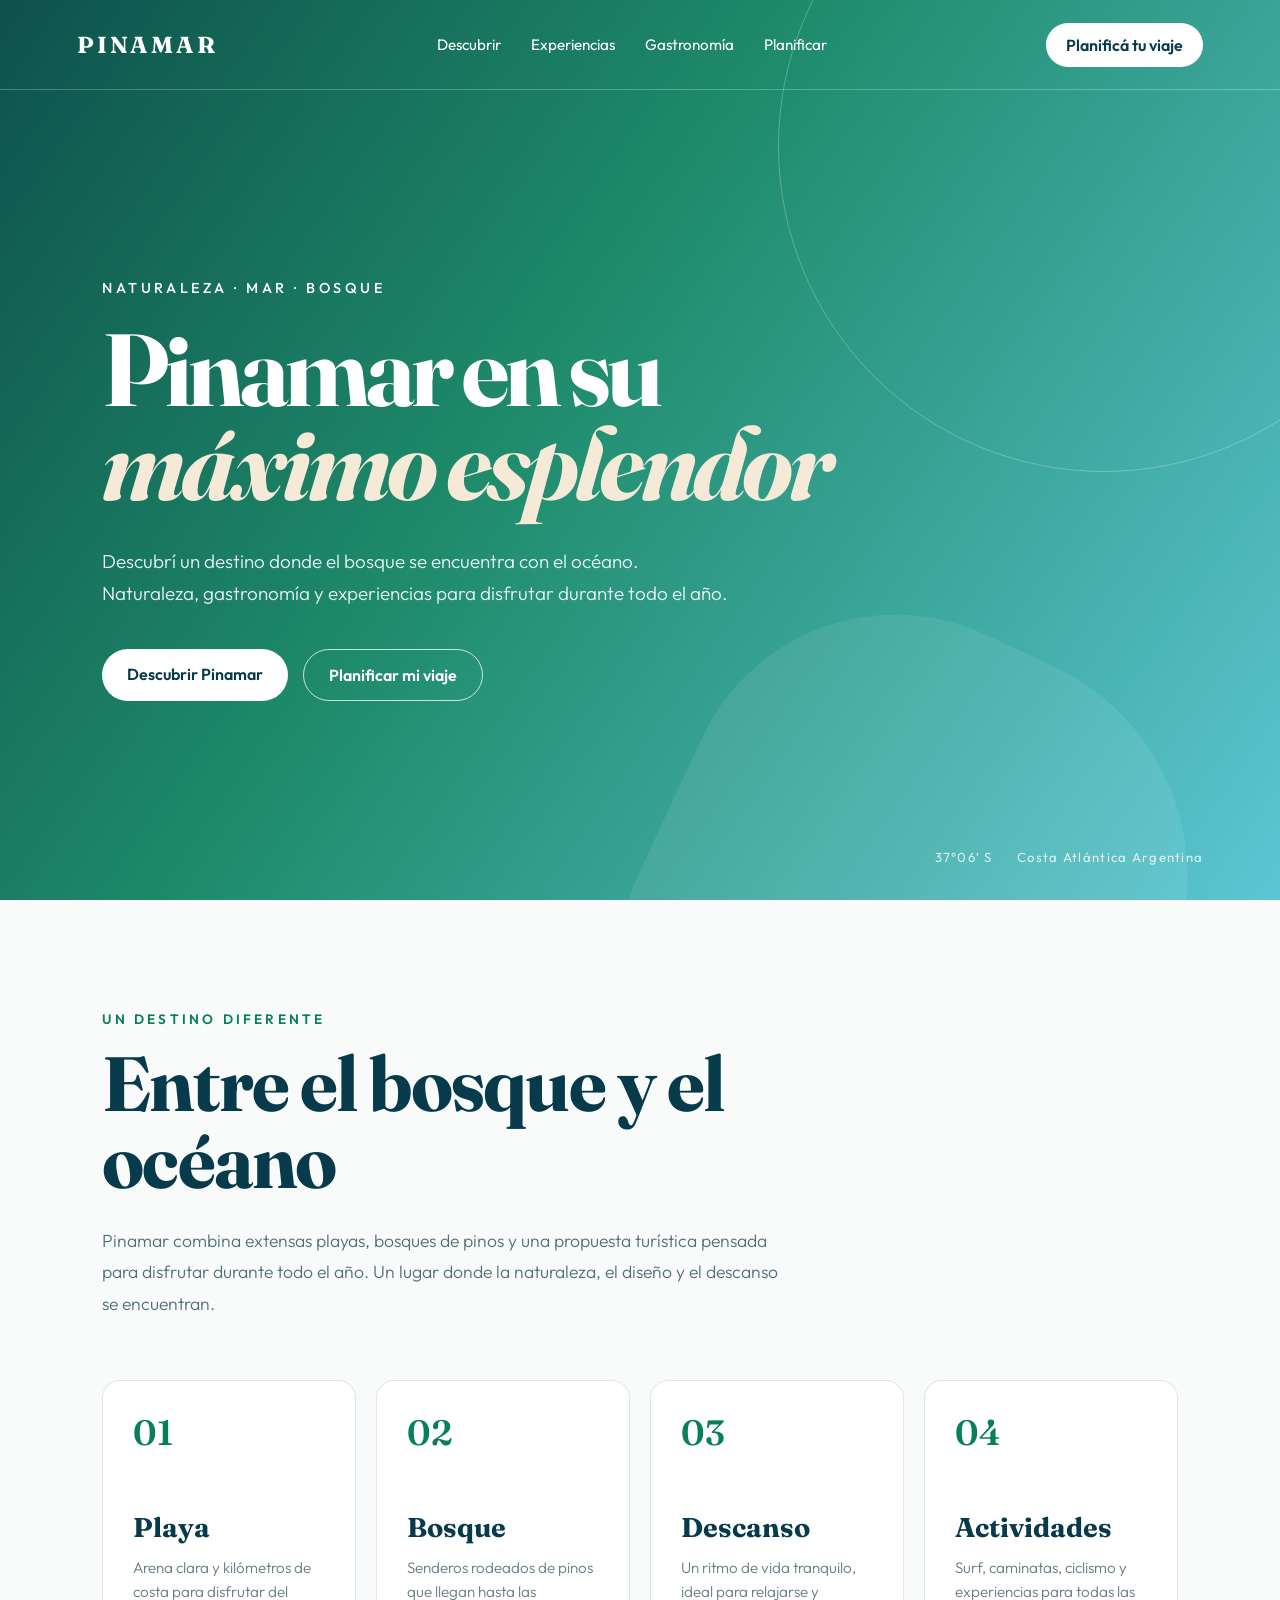
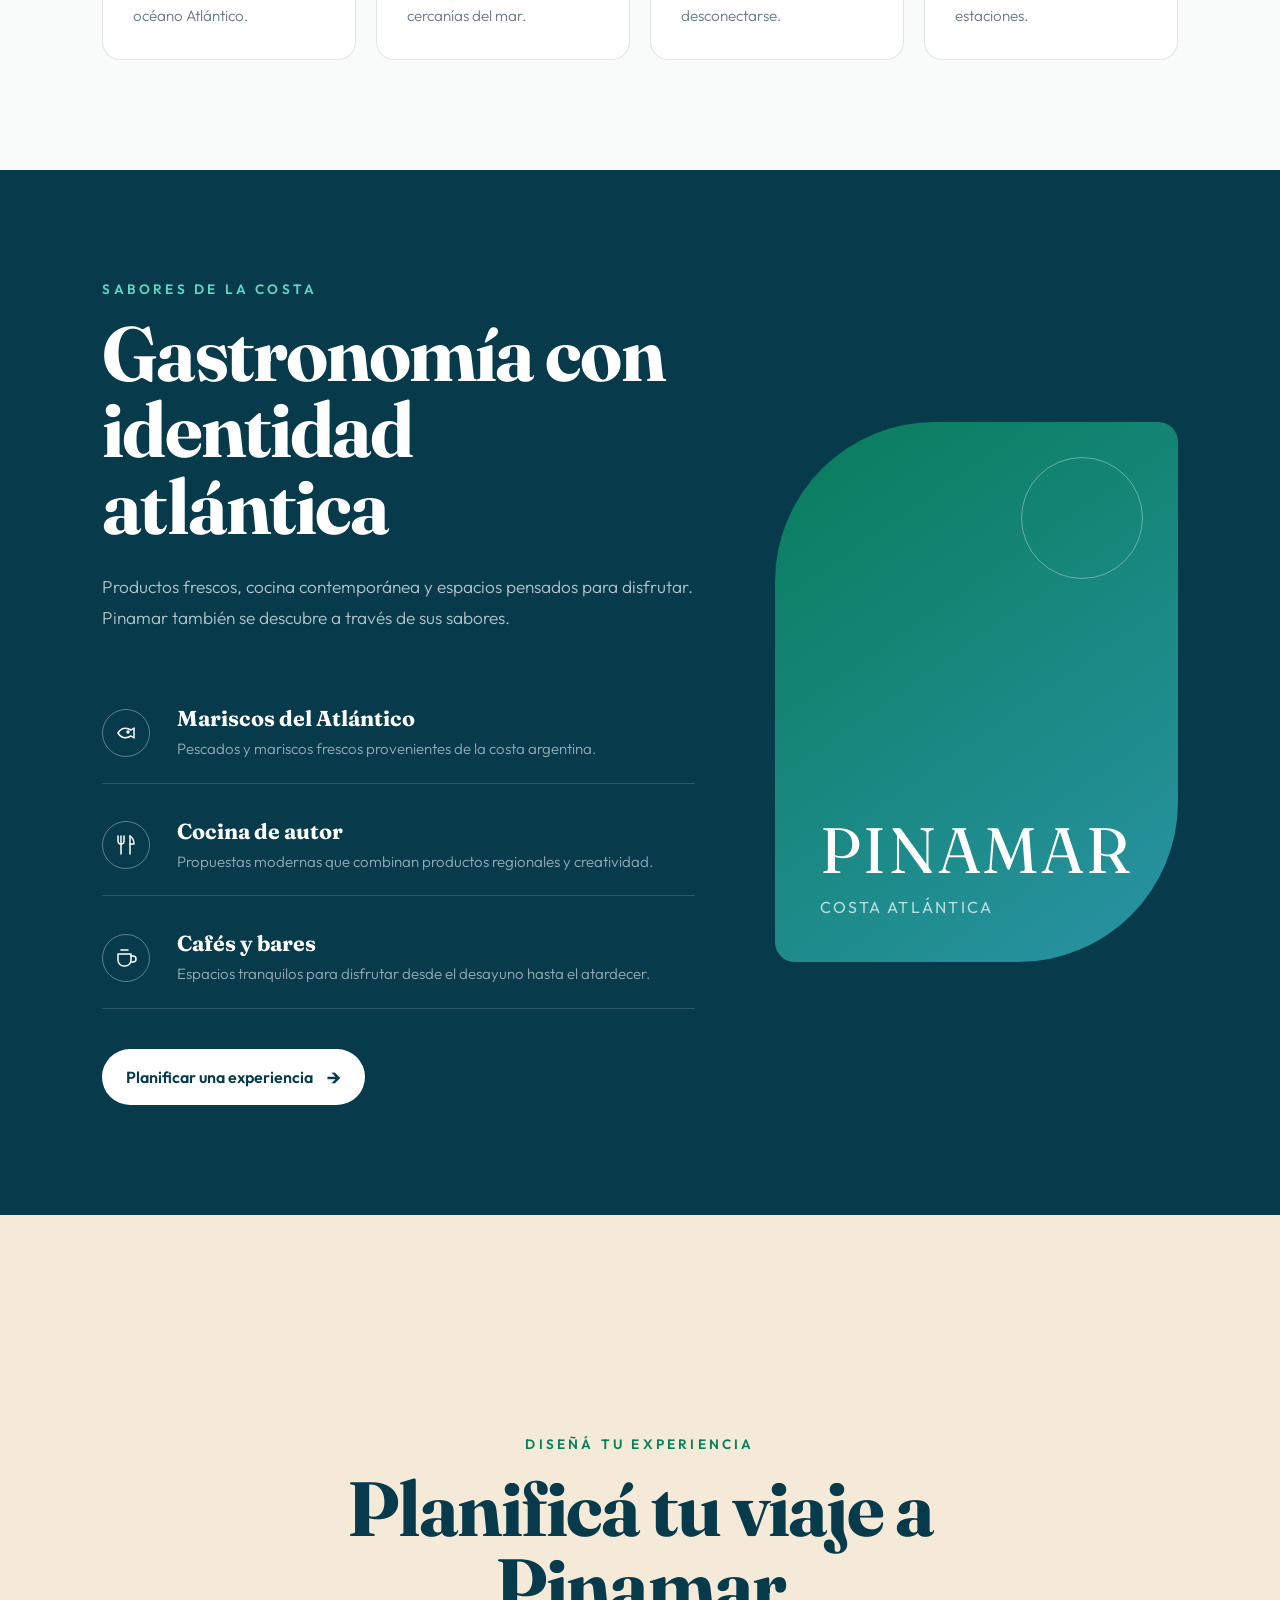
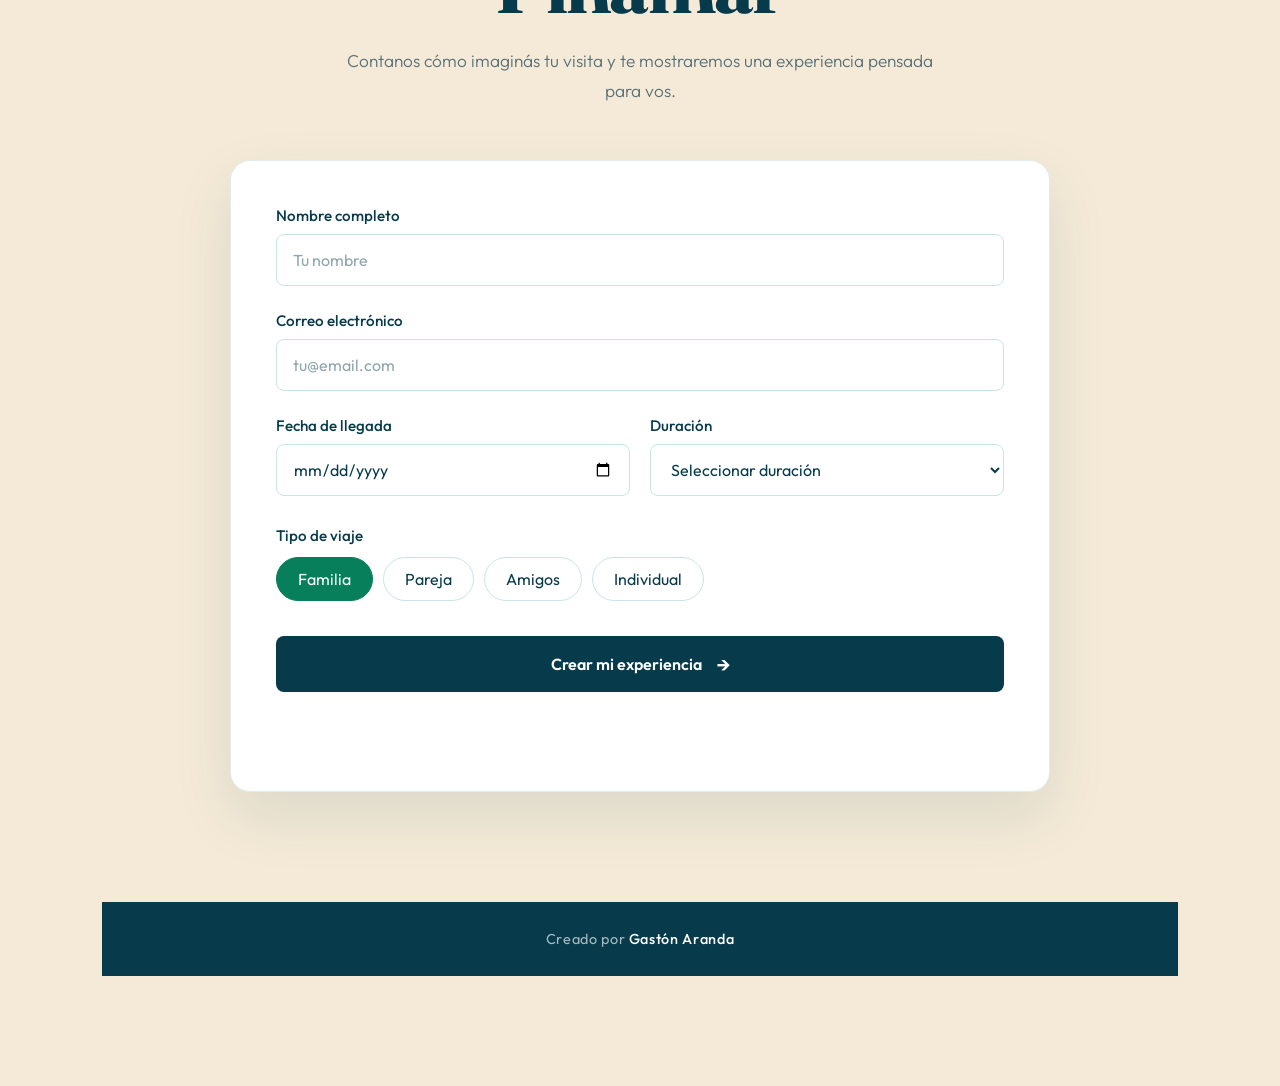
==== proyectos/pinamar-turismo/index.html @ 98fcd547 "Add files via upload Agregar proyecto Pinamar Turismo" ====
<!DOCTYPE html>
<html lang="es">
<head>
    <meta charset="UTF-8">
    <meta name="viewport" content="width=device-width, initial-scale=1.0">

    <title>Pinamar en su máximo esplendor</title>

    <link rel="stylesheet" href="estilos.css">
</head>

<body>

    <header class="encabezado">
        <a href="#" class="marca">PINAMAR</a>

        <nav class="navegacion">
            <a href="#descubrir">Descubrir</a>
            <a href="#experiencias">Experiencias</a>
            <a href="#gastronomia">Gastronomía</a>
            <a href="#planificar">Planificar</a>
        </nav>

        <a href="#planificar" class="boton-menu">
            Planificá tu viaje
        </a>
    </header>

    <main>

        <section class="portada">

            <div class="contenido-portada">
                <p class="etiqueta">Naturaleza · Mar · Bosque</p>

                <h1>
                    Pinamar en su
                    <span>máximo esplendor</span>
                </h1>

                <p class="descripcion-portada">
                    Descubrí un destino donde el bosque se encuentra con el
                    océano. Naturaleza, gastronomía y experiencias para disfrutar
                    durante todo el año.
                </p>

                <div class="acciones-portada">
                    <a href="#descubrir" class="boton-principal">
                        Descubrir Pinamar
                    </a>

                    <a href="#planificar" class="boton-secundario">
                        Planificar mi viaje
                    </a>
                </div>
            </div>

            <div class="detalle-portada">
                <span>37°06′ S</span>
                <span>Costa Atlántica Argentina</span>
            </div>

        </section>
                <section class="descubrir" id="descubrir">

            <div class="encabezado-seccion">
                <p class="subtitulo-seccion">Un destino diferente</p>

                <h2>Entre el bosque y el océano</h2>

                <p>
                    Pinamar combina extensas playas, bosques de pinos y una
                    propuesta turística pensada para disfrutar durante todo el año.
                    Un lugar donde la naturaleza, el diseño y el descanso se
                    encuentran.
                </p>
            </div>

            <div class="tarjetas-experiencias">

                <article class="tarjeta">
                    <span class="numero-tarjeta">01</span>
                    <h3>Playa</h3>
                    <p>
                        Arena clara y kilómetros de costa para disfrutar del
                        océano Atlántico.
                    </p>
                </article>

                <article class="tarjeta">
                    <span class="numero-tarjeta">02</span>
                    <h3>Bosque</h3>
                    <p>
                        Senderos rodeados de pinos que llegan hasta las cercanías
                        del mar.
                    </p>
                </article>

                <article class="tarjeta">
                    <span class="numero-tarjeta">03</span>
                    <h3>Descanso</h3>
                    <p>
                        Un ritmo de vida tranquilo, ideal para relajarse y
                        desconectarse.
                    </p>
                </article>

                <article class="tarjeta">
                    <span class="numero-tarjeta">04</span>
                    <h3>Actividades</h3>
                    <p>
                        Surf, caminatas, ciclismo y experiencias para todas las
                        estaciones.
                    </p>
                </article>

            </div>

        </section>

    </main>

    <script src="script.js"></script>
</body>
</html>
        <section class="gastronomia" id="gastronomia">

            <div class="contenido-gastronomia">

                <p class="subtitulo-gastronomia">Sabores de la costa</p>

                <h2>Gastronomía con identidad atlántica</h2>

                <p class="introduccion-gastronomia">
                    Productos frescos, cocina contemporánea y espacios pensados
                    para disfrutar. Pinamar también se descubre a través de sus
                    sabores.
                </p>

                <div class="lista-gastronomia">

                    <article class="item-gastronomia">
                        <span class="icono-gastronomia">
                            <svg viewBox="0 0 24 24">
                                <path d="M4 12c3-5 8-6 13-3l3-2v10l-3-2c-5 3-10 2-13-3Z"></path>
                                <circle cx="14" cy="11" r="1"></circle>
                            </svg>
                        </span>

                        <div>
                            <h3>Mariscos del Atlántico</h3>
                            <p>
                                Pescados y mariscos frescos provenientes de la
                                costa argentina.
                            </p>
                        </div>
                    </article>

                    <article class="item-gastronomia">
                        <span class="icono-gastronomia">
                            <svg viewBox="0 0 24 24">
                                <path d="M7 3v8"></path>
                                <path d="M4 3v5c0 2 1 3 3 3s3-1 3-3V3"></path>
                                <path d="M7 11v10"></path>
                                <path d="M16 3v18"></path>
                                <path d="M16 3c3 2 4 5 4 8h-4"></path>
                            </svg>
                        </span>

                        <div>
                            <h3>Cocina de autor</h3>
                            <p>
                                Propuestas modernas que combinan productos
                                regionales y creatividad.
                            </p>
                        </div>
                    </article>

                    <article class="item-gastronomia">
                        <span class="icono-gastronomia">
                            <svg viewBox="0 0 24 24">
                                <path d="M4 8h13v6a6 6 0 0 1-6 6H10a6 6 0 0 1-6-6V8Z"></path>
                                <path d="M17 10h2a3 3 0 0 1 0 6h-2"></path>
                                <path d="M7 4h7"></path>
                            </svg>
                        </span>

                        <div>
                            <h3>Cafés y bares</h3>
                            <p>
                                Espacios tranquilos para disfrutar desde el
                                desayuno hasta el atardecer.
                            </p>
                        </div>
                    </article>

                </div>

                <a href="#planificar" class="boton-gastronomia">
                    Planificar una experiencia
                    <span>→</span>
                </a>

            </div>

            <div class="decoracion-gastronomia">
                <span>PINAMAR</span>
                <p>Costa Atlántica</p>
            </div>

        </section>

        <section class="planificar" id="planificar">
            <!-- Aquí queda todo el código del formulario -->
        <section class="planificar" id="planificar">

            <div class="encabezado-formulario">
                <p class="subtitulo-seccion">Diseñá tu experiencia</p>

                <h2>Planificá tu viaje a Pinamar</h2>

                <p>
                    Contanos cómo imaginás tu visita y te mostraremos una
                    experiencia pensada para vos.
                </p>
            </div>

            <form class="formulario-viaje">

                <div class="grupo-campo">
                    <label for="nombre">Nombre completo</label>
                    <input
                        type="text"
                        id="nombre"
                        name="nombre"
                        placeholder="Tu nombre"
                        required
                    >
                </div>

                <div class="grupo-campo">
                    <label for="correo">Correo electrónico</label>
                    <input
                        type="email"
                        id="correo"
                        name="correo"
                        placeholder="tu@email.com"
                        required
                    >
                </div>

                <div class="fila-formulario">

                    <div class="grupo-campo">
                        <label for="fecha">Fecha de llegada</label>
                        <input
                            type="date"
                            id="fecha"
                            name="fecha"
                            required
                        >
                    </div>

                    <div class="grupo-campo">
                        <label for="duracion">Duración</label>

                        <select id="duracion" name="duracion">
                            <option value="">Seleccionar duración</option>
                            <option value="fin-semana">Fin de semana</option>
                            <option value="cinco-dias">5 días</option>
                            <option value="una-semana">Una semana</option>
                            <option value="mas-semana">Más de una semana</option>
                        </select>
                    </div>

                </div>

                <fieldset class="grupo-tipo-viaje">
                    <legend>Tipo de viaje</legend>

                    <div class="opciones-viaje">

                        <label>
                            <input
                                type="radio"
                                name="tipo-viaje"
                                value="familia"
                                checked
                            >
                            <span>Familia</span>
                        </label>

                        <label>
                            <input
                                type="radio"
                                name="tipo-viaje"
                                value="pareja"
                            >
                            <span>Pareja</span>
                        </label>

                        <label>
                            <input
                                type="radio"
                                name="tipo-viaje"
                                value="amigos"
                            >
                            <span>Amigos</span>
                        </label>

                        <label>
                            <input
                                type="radio"
                                name="tipo-viaje"
                                value="individual"
                            >
                            <span>Individual</span>
                        </label>

                    </div>
                </fieldset>

                <button type="submit" class="boton-formulario">
                    Crear mi experiencia
                    <span>→</span>
                </button>

            </form>

        </section>
            </main>
               <footer class="firma-personal">
    <p>Creado por <strong>Gastón Aranda</strong></p>
</footer>

    <script src="script.js"></script>
</body>
</html>
---- proyectos/pinamar-turismo/estilos.css ----
@import url("https://fonts.googleapis.com/css2?family=Fraunces:opsz,wght@9..144,600;9..144,700&family=Outfit:wght@300;400;500;600&display=swap");

:root {
    --azul-marino: #073b4c;
    --verde-bosque: #087f5b;
    --verde-profundo: #045d4a;
    --celeste-oceano: #38b9ca;
    --arena: #f4ead7;
    --blanco: #ffffff;
    --texto-claro: #e9f8f7;
}

* {
    margin: 0;
    padding: 0;
    box-sizing: border-box;
}

html {
    scroll-behavior: smooth;
}

body {
    font-family: "Outfit", sans-serif;
    color: var(--azul-marino);
    background-color: var(--blanco);
}

/* ENCABEZADO */

.encabezado {
    position: absolute;
    top: 0;
    left: 0;
    z-index: 10;

    width: 100%;
    min-height: 90px;
    padding: 20px 6%;

    display: flex;
    align-items: center;
    justify-content: space-between;
    gap: 30px;

    color: var(--blanco);
    border-bottom: 1px solid rgba(255, 255, 255, 0.25);
}

.marca {
    color: var(--blanco);
    font-family: "Fraunces", serif;
    font-size: 1.45rem;
    font-weight: 700;
    letter-spacing: 0.18rem;
    text-decoration: none;
}

.navegacion {
    display: flex;
    align-items: center;
    gap: 30px;
}

.navegacion a {
    position: relative;
    color: var(--blanco);
    font-size: 0.95rem;
    text-decoration: none;
}

.navegacion a::after {
    content: "";
    position: absolute;
    left: 0;
    bottom: -7px;

    width: 0;
    height: 2px;
    background-color: var(--blanco);
    transition: width 0.3s ease;
}

.navegacion a:hover::after {
    width: 100%;
}

.boton-menu {
    padding: 12px 20px;
    color: var(--azul-marino);
    background-color: var(--blanco);
    border-radius: 100px;

    font-weight: 600;
    text-decoration: none;
    transition: transform 0.3s ease, background-color 0.3s ease;
}

.boton-menu:hover {
    transform: translateY(-2px);
    background-color: var(--arena);
}

/* PORTADA */

.portada {
    position: relative;
    min-height: 100vh;
    padding: 150px 8% 70px;

    display: flex;
    align-items: center;

    color: var(--blanco);
    overflow: hidden;

    background:
        linear-gradient(
            125deg,
            rgba(4, 74, 69, 0.96) 0%,
            rgba(8, 127, 91, 0.91) 42%,
            rgba(56, 185, 202, 0.82) 100%
        );
}

.portada::before {
    content: "";
    position: absolute;
    top: -180px;
    right: -150px;

    width: 650px;
    height: 650px;
    border: 1px solid rgba(255, 255, 255, 0.25);
    border-radius: 50%;
}

.portada::after {
    content: "";
    position: absolute;
    right: 8%;
    bottom: -250px;

    width: 520px;
    height: 520px;

    background-color: rgba(255, 255, 255, 0.08);
    border-radius: 48% 52% 65% 35%;
    transform: rotate(25deg);
}

.contenido-portada {
    position: relative;
    z-index: 2;
    width: min(780px, 100%);
}

.etiqueta {
    margin-bottom: 25px;
    font-size: 0.9rem;
    font-weight: 500;
    letter-spacing: 0.22rem;
    text-transform: uppercase;
}

h1 {
    max-width: 850px;
    font-family: "Fraunces", serif;
    font-size: clamp(3.4rem, 8vw, 7.5rem);
    line-height: 0.92;
    letter-spacing: -0.25rem;
}

h1 span {
    display: block;
    color: var(--arena);
    font-style: italic;
}

.descripcion-portada {
    max-width: 630px;
    margin-top: 35px;

    color: var(--texto-claro);
    font-size: 1.18rem;
    font-weight: 300;
    line-height: 1.7;
}

.acciones-portada {
    margin-top: 40px;
    display: flex;
    flex-wrap: wrap;
    gap: 15px;
}

.boton-principal,
.boton-secundario {
    display: inline-block;
    padding: 15px 25px;
    border-radius: 100px;

    font-weight: 600;
    text-decoration: none;
    transition: transform 0.3s ease, background-color 0.3s ease;
}

.boton-principal {
    color: var(--azul-marino);
    background-color: var(--blanco);
}

.boton-secundario {
    color: var(--blanco);
    border: 1px solid rgba(255, 255, 255, 0.75);
}

.boton-principal:hover,
.boton-secundario:hover {
    transform: translateY(-3px);
}

.boton-secundario:hover {
    color: var(--azul-marino);
    background-color: var(--blanco);
}

.detalle-portada {
    position: absolute;
    z-index: 2;
    right: 6%;
    bottom: 35px;

    display: flex;
    gap: 25px;

    color: rgba(255, 255, 255, 0.8);
    font-size: 0.82rem;
    letter-spacing: 0.08rem;
}

/* ADAPTACIÓN PARA CELULARES */

@media (max-width: 850px) {
    .encabezado {
        padding: 20px 5%;
    }

    .navegacion {
        display: none;
    }

    .portada {
        min-height: 100svh;
        padding: 140px 6% 100px;
    }

    h1 {
        font-size: clamp(3rem, 16vw, 5.5rem);
        letter-spacing: -0.12rem;
    }

    .descripcion-portada {
        font-size: 1.05rem;
    }

    .detalle-portada {
        left: 6%;
        right: auto;
        flex-direction: column;
        gap: 5px;
    }
}

@media (max-width: 480px) {
    .boton-menu {
        display: none;
    }

    .acciones-portada {
        flex-direction: column;
        align-items: flex-start;
    }

    .boton-principal,
    .boton-secundario {
        width: 100%;
        text-align: center;
    }
}
/* SECCIÓN DESCUBRIR */

.descubrir {
    padding: 110px 8%;
    background-color: #f8fbfa;
}

.encabezado-seccion {
    max-width: 760px;
    margin-bottom: 60px;
}

.subtitulo-seccion {
    margin-bottom: 18px;

    color: var(--verde-bosque);
    font-size: 0.85rem;
    font-weight: 600;
    letter-spacing: 0.2rem;
    text-transform: uppercase;
}

.encabezado-seccion h2 {
    margin-bottom: 25px;

    color: var(--azul-marino);
    font-family: "Fraunces", serif;
    font-size: clamp(2.7rem, 6vw, 5rem);
    line-height: 1;
    letter-spacing: -0.12rem;
}

.encabezado-seccion > p:last-child {
    max-width: 680px;

    color: #52707a;
    font-size: 1.1rem;
    font-weight: 300;
    line-height: 1.8;
}

/* TARJETAS */

.tarjetas-experiencias {
    display: grid;
    grid-template-columns: repeat(4, 1fr);
    gap: 20px;
}

.tarjeta {
    min-height: 280px;
    padding: 30px;

    display: flex;
    flex-direction: column;

    background-color: var(--blanco);
    border: 1px solid rgba(7, 59, 76, 0.12);
    border-radius: 18px;

    transition:
        transform 0.3s ease,
        box-shadow 0.3s ease,
        background-color 0.3s ease;
}

.tarjeta:hover {
    transform: translateY(-8px);
    background-color: #f0faf7;
    box-shadow: 0 18px 40px rgba(7, 59, 76, 0.12);
}

.numero-tarjeta {
    margin-bottom: auto;

    color: var(--verde-bosque);
    font-family: "Fraunces", serif;
    font-size: 2.2rem;
    font-weight: 600;
}

.tarjeta h3 {
    margin-top: 45px;
    margin-bottom: 12px;

    color: var(--azul-marino);
    font-family: "Fraunces", serif;
    font-size: 1.7rem;
}

.tarjeta p {
    color: #647c84;
    font-size: 0.95rem;
    font-weight: 300;
    line-height: 1.6;
}

/* ADAPTACIÓN DE LAS TARJETAS */

@media (max-width: 1000px) {
    .tarjetas-experiencias {
        grid-template-columns: repeat(2, 1fr);
    }
}

@media (max-width: 550px) {
    .descubrir {
        padding: 80px 6%;
    }

    .tarjetas-experiencias {
        grid-template-columns: 1fr;
    }

    .tarjeta {
        min-height: 230px;
    }
}
/* SECCIÓN GASTRONOMÍA */

.gastronomia {
    position: relative;
    padding: 110px 8%;

    display: grid;
    grid-template-columns: 1.2fr 0.8fr;
    gap: 80px;
    align-items: center;

    color: var(--blanco);
    background-color: var(--azul-marino);
    overflow: hidden;
}

.contenido-gastronomia {
    position: relative;
    z-index: 2;
}

.subtitulo-gastronomia {
    margin-bottom: 18px;

    color: #61d5c2;
    font-size: 0.85rem;
    font-weight: 600;
    letter-spacing: 0.2rem;
    text-transform: uppercase;
}

.gastronomia h2 {
    max-width: 700px;
    margin-bottom: 25px;

    color: var(--blanco);
    font-family: "Fraunces", serif;
    font-size: clamp(2.8rem, 6vw, 5rem);
    line-height: 1;
    letter-spacing: -0.12rem;
}

.introduccion-gastronomia {
    max-width: 620px;

    color: rgba(255, 255, 255, 0.7);
    font-size: 1.08rem;
    font-weight: 300;
    line-height: 1.8;
}

.lista-gastronomia {
    max-width: 680px;
    margin-top: 50px;

    display: flex;
    flex-direction: column;
    gap: 12px;
}

.item-gastronomia {
    padding: 22px 0;

    display: grid;
    grid-template-columns: 55px 1fr;
    gap: 20px;
    align-items: center;

    border-bottom: 1px solid rgba(255, 255, 255, 0.15);
}

.icono-gastronomia {
    width: 48px;
    height: 48px;

    display: flex;
    align-items: center;
    justify-content: center;

    color: var(--blanco);
    border: 1px solid rgba(255, 255, 255, 0.35);
    border-radius: 50%;
}

.icono-gastronomia svg {
    width: 24px;
    height: 24px;

    fill: none;
    stroke: currentColor;
    stroke-width: 1.5;
    stroke-linecap: round;
    stroke-linejoin: round;
}

.item-gastronomia h3 {
    margin-bottom: 6px;

    color: var(--blanco);
    font-family: "Fraunces", serif;
    font-size: 1.35rem;
}

.item-gastronomia p {
    color: rgba(255, 255, 255, 0.58);
    font-size: 0.94rem;
    font-weight: 300;
    line-height: 1.5;
}

.boton-gastronomia {
    width: fit-content;
    margin-top: 40px;
    padding: 15px 24px;

    display: flex;
    align-items: center;
    gap: 14px;

    color: var(--azul-marino);
    background-color: var(--blanco);
    border-radius: 100px;

    font-weight: 600;
    text-decoration: none;
    transition: transform 0.3s ease;
}

.boton-gastronomia:hover {
    transform: translateY(-3px);
}

.boton-gastronomia span {
    font-size: 1.3rem;
}

/* DECORACIÓN LATERAL */

.decoracion-gastronomia {
    position: relative;
    z-index: 1;

    min-height: 540px;
    padding: 45px;

    display: flex;
    flex-direction: column;
    justify-content: flex-end;

    background:
        linear-gradient(
            145deg,
            rgba(8, 127, 91, 0.96),
            rgba(56, 185, 202, 0.7)
        );

    border-radius: 160px 20px 160px 20px;
}

.decoracion-gastronomia::before {
    content: "";
    position: absolute;
    top: 35px;
    right: 35px;

    width: 120px;
    height: 120px;

    border: 1px solid rgba(255, 255, 255, 0.35);
    border-radius: 50%;
}

.decoracion-gastronomia span {
    color: var(--blanco);
    font-family: "Fraunces", serif;
    font-size: clamp(2.5rem, 5vw, 5rem);
    letter-spacing: 0.15rem;
}

.decoracion-gastronomia p {
    margin-top: 8px;
    color: rgba(255, 255, 255, 0.7);
    letter-spacing: 0.14rem;
    text-transform: uppercase;
}

/* ADAPTACIÓN PARA PANTALLAS PEQUEÑAS */

@media (max-width: 900px) {
    .gastronomia {
        grid-template-columns: 1fr;
        gap: 60px;
    }

    .decoracion-gastronomia {
        min-height: 300px;
        border-radius: 100px 20px 100px 20px;
    }
}

@media (max-width: 550px) {
    .gastronomia {
        padding: 80px 6%;
    }

    .item-gastronomia {
        grid-template-columns: 45px 1fr;
    }

    .icono-gastronomia {
        width: 42px;
        height: 42px;
    }

    .decoracion-gastronomia {
        min-height: 240px;
        padding: 30px;
    }
}
/* SECCIÓN PLANIFICAR */

.planificar {
    padding: 110px 8%;
    background-color: var(--arena);
}

.encabezado-formulario {
    max-width: 720px;
    margin: 0 auto 55px;
    text-align: center;
}

.encabezado-formulario h2 {
    margin-bottom: 22px;

    color: var(--azul-marino);
    font-family: "Fraunces", serif;
    font-size: clamp(2.8rem, 6vw, 5rem);
    line-height: 1;
    letter-spacing: -0.12rem;
}

.encabezado-formulario > p:last-child {
    max-width: 620px;
    margin: 0 auto;

    color: #587078;
    font-size: 1.08rem;
    font-weight: 300;
    line-height: 1.7;
}

/* FORMULARIO */

.formulario-viaje {
    max-width: 820px;
    margin: 0 auto;
    padding: 45px;

    display: flex;
    flex-direction: column;
    gap: 25px;

    background-color: var(--blanco);
    border: 1px solid rgba(7, 59, 76, 0.1);
    border-radius: 20px;
    box-shadow: 0 24px 60px rgba(7, 59, 76, 0.1);
}

.fila-formulario {
    display: grid;
    grid-template-columns: 1fr 1fr;
    gap: 20px;
}

.grupo-campo {
    display: flex;
    flex-direction: column;
    gap: 9px;
}

.grupo-campo label,
.grupo-tipo-viaje legend {
    color: var(--azul-marino);
    font-size: 0.95rem;
    font-weight: 500;
}

.grupo-campo input,
.grupo-campo select {
    width: 100%;
    min-height: 52px;
    padding: 0 16px;

    color: var(--azul-marino);
    background-color: var(--blanco);
    border: 1px solid #c9e5e7;
    border-radius: 8px;
    outline: none;

    font-family: "Outfit", sans-serif;
    font-size: 1rem;

    transition:
        border-color 0.3s ease,
        box-shadow 0.3s ease;
}

.grupo-campo input::placeholder {
    color: #90a6ac;
}

.grupo-campo input:focus,
.grupo-campo select:focus {
    border-color: var(--celeste-oceano);
    box-shadow: 0 0 0 4px rgba(56, 185, 202, 0.14);
}

/* BOTONES DE TIPO DE VIAJE */

.grupo-tipo-viaje {
    margin-top: 5px;
    padding: 0;
    border: none;
}

.grupo-tipo-viaje legend {
    margin-bottom: 12px;
}

.opciones-viaje {
    display: flex;
    flex-wrap: wrap;
    gap: 10px;
}

.opciones-viaje label {
    cursor: pointer;
}

.opciones-viaje input {
    position: absolute;
    opacity: 0;
    pointer-events: none;
}

.opciones-viaje span {
    display: inline-block;
    padding: 11px 21px;

    color: var(--azul-marino);
    background-color: var(--blanco);
    border: 1px solid #c9e5e7;
    border-radius: 100px;

    transition:
        color 0.3s ease,
        background-color 0.3s ease,
        border-color 0.3s ease,
        transform 0.3s ease;
}

.opciones-viaje span:hover {
    transform: translateY(-2px);
    border-color: var(--verde-bosque);
}

.opciones-viaje input:checked + span {
    color: var(--blanco);
    background-color: var(--verde-bosque);
    border-color: var(--verde-bosque);
}

/* BOTÓN DEL FORMULARIO */

.boton-formulario {
    width: 100%;
    min-height: 56px;
    margin-top: 10px;
    padding: 14px 25px;

    display: flex;
    align-items: center;
    justify-content: center;
    gap: 15px;

    color: var(--blanco);
    background-color: var(--azul-marino);
    border: none;
    border-radius: 8px;
    cursor: pointer;

    font-family: "Outfit", sans-serif;
    font-size: 1rem;
    font-weight: 600;

    transition:
        background-color 0.3s ease,
        transform 0.3s ease;
}

.boton-formulario:hover {
    background-color: var(--verde-bosque);
    transform: translateY(-2px);
}

.boton-formulario span {
    font-size: 1.25rem;
}

/* FORMULARIO EN CELULARES */

@media (max-width: 650px) {
    .planificar {
        padding: 80px 5%;
    }

    .formulario-viaje {
        padding: 28px 20px;
    }

    .fila-formulario {
        grid-template-columns: 1fr;
    }

    .opciones-viaje {
        display: grid;
        grid-template-columns: 1fr 1fr;
    }

    .opciones-viaje span {
        width: 100%;
        text-align: center;
    }
}
/* FIRMA PERSONAL */

.firma-personal {
    min-height: 150px;
    padding: 45px 20px;

    display: flex;
    align-items: center;
    justify-content: center;

    background-color: var(--blanco);
    border-top: 1px solid rgba(7, 59, 76, 0.08);
}

.firma-personal img {
    display: block;
    width: 230px;
    max-width: 70%;
    height: auto;

    opacity: 0.82;
    transition:
        opacity 0.3s ease,
        transform 0.3s ease;
}

.firma-personal img:hover {
    opacity: 1;
    transform: translateY(-2px);
}

@media (max-width: 550px) {
    .firma-personal {
        min-height: 120px;
        padding: 35px 20px;
    }

    .firma-personal img {
        width: 190px;
    }
}
/* PIE DE PÁGINA FINAL */

.firma-personal {
    min-height: auto;
    padding: 28px 8%;

    display: flex;
    align-items: center;
    justify-content: center;

    background-color: var(--azul-marino);
    border-top: none;
}

.firma-personal p {
    margin: 0;

    color: rgba(255, 255, 255, 0.65);
    font-size: 0.9rem;
    letter-spacing: 0.04rem;
}

.firma-personal strong {
    color: var(--blanco);
    font-weight: 500;
}
/* MENSAJE DEL FORMULARIO */

.mensaje-exito {
    max-height: 0;
    padding: 0 18px;

    color: var(--verde-profundo);
    background-color: #e5f6ef;
    border: 1px solid transparent;
    border-radius: 8px;

    font-size: 0.95rem;
    line-height: 1.5;
    text-align: center;

    opacity: 0;
    overflow: hidden;

    transition:
        max-height 0.4s ease,
        padding 0.4s ease,
        opacity 0.4s ease,
        border-color 0.4s ease;
}

.mensaje-exito.visible {
    max-height: 100px;
    padding: 15px 18px;

    border-color: rgba(8, 127, 91, 0.25);
    opacity: 1;
}
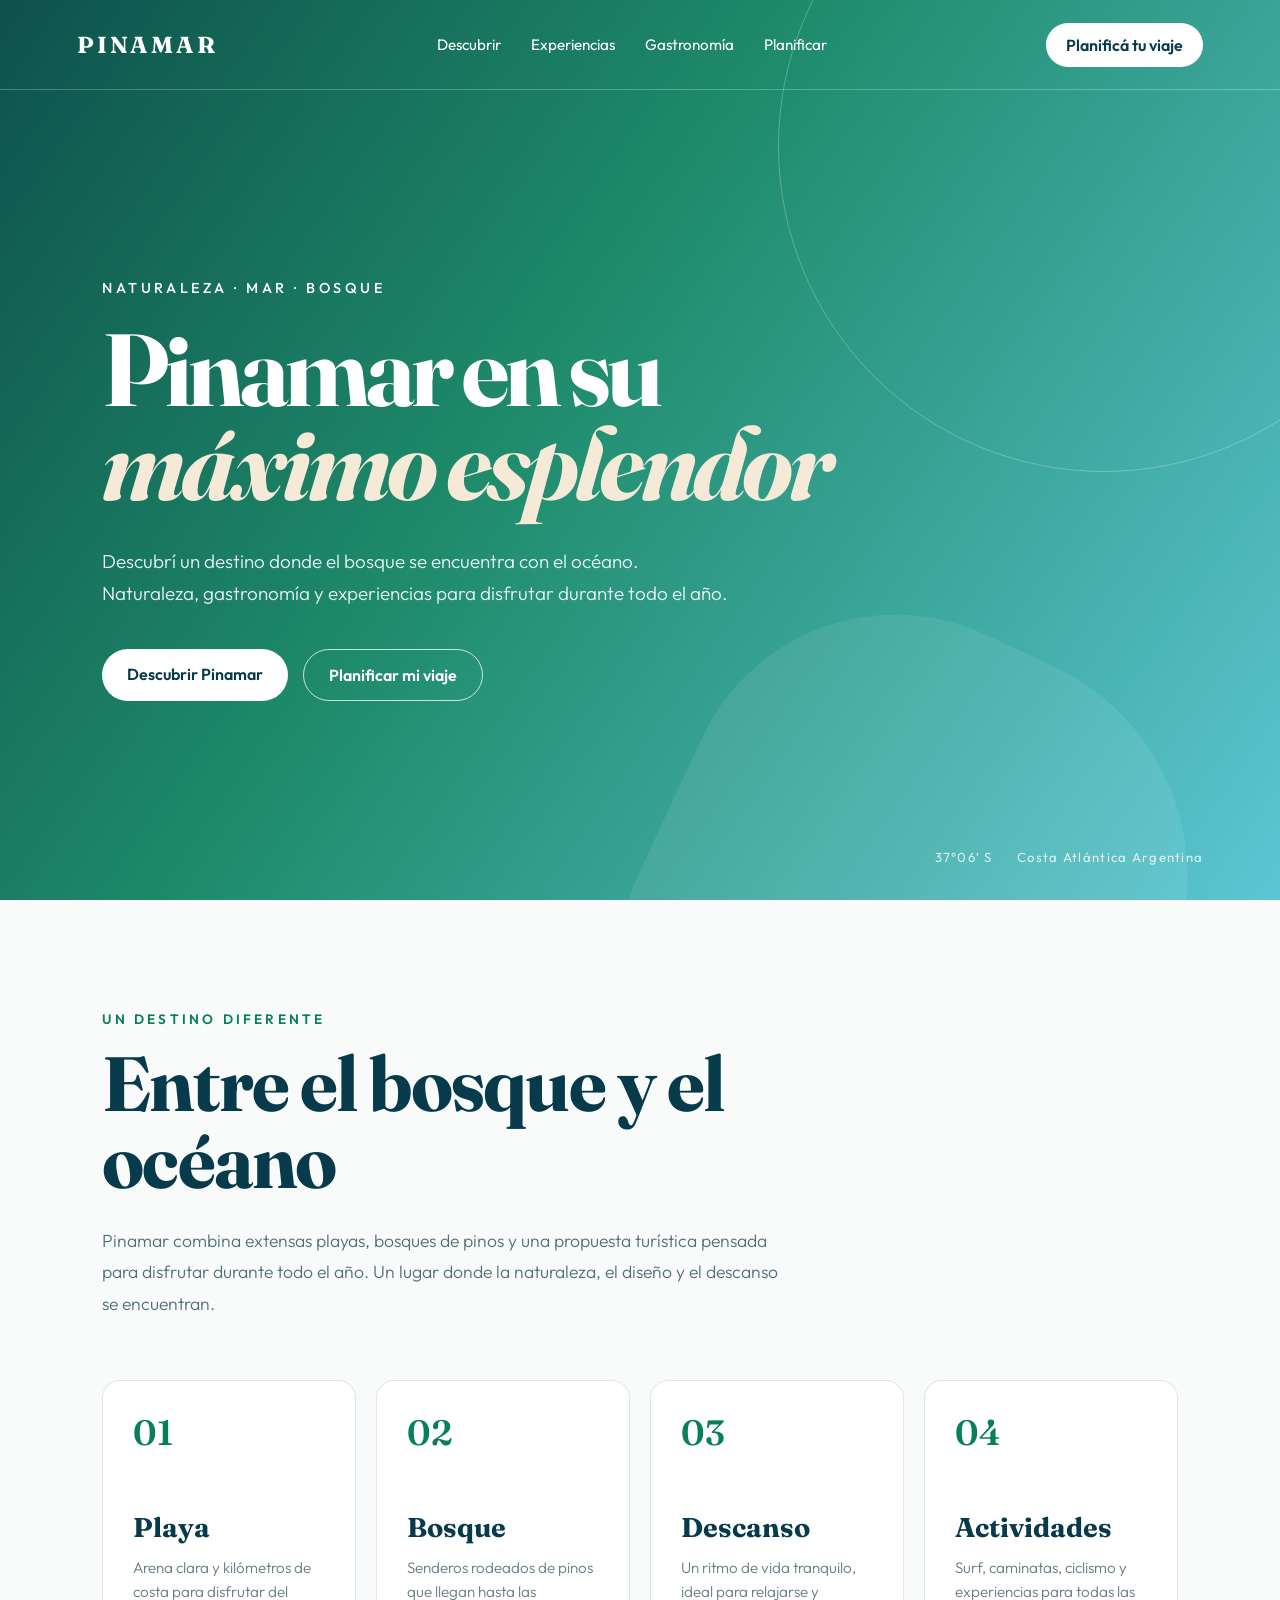
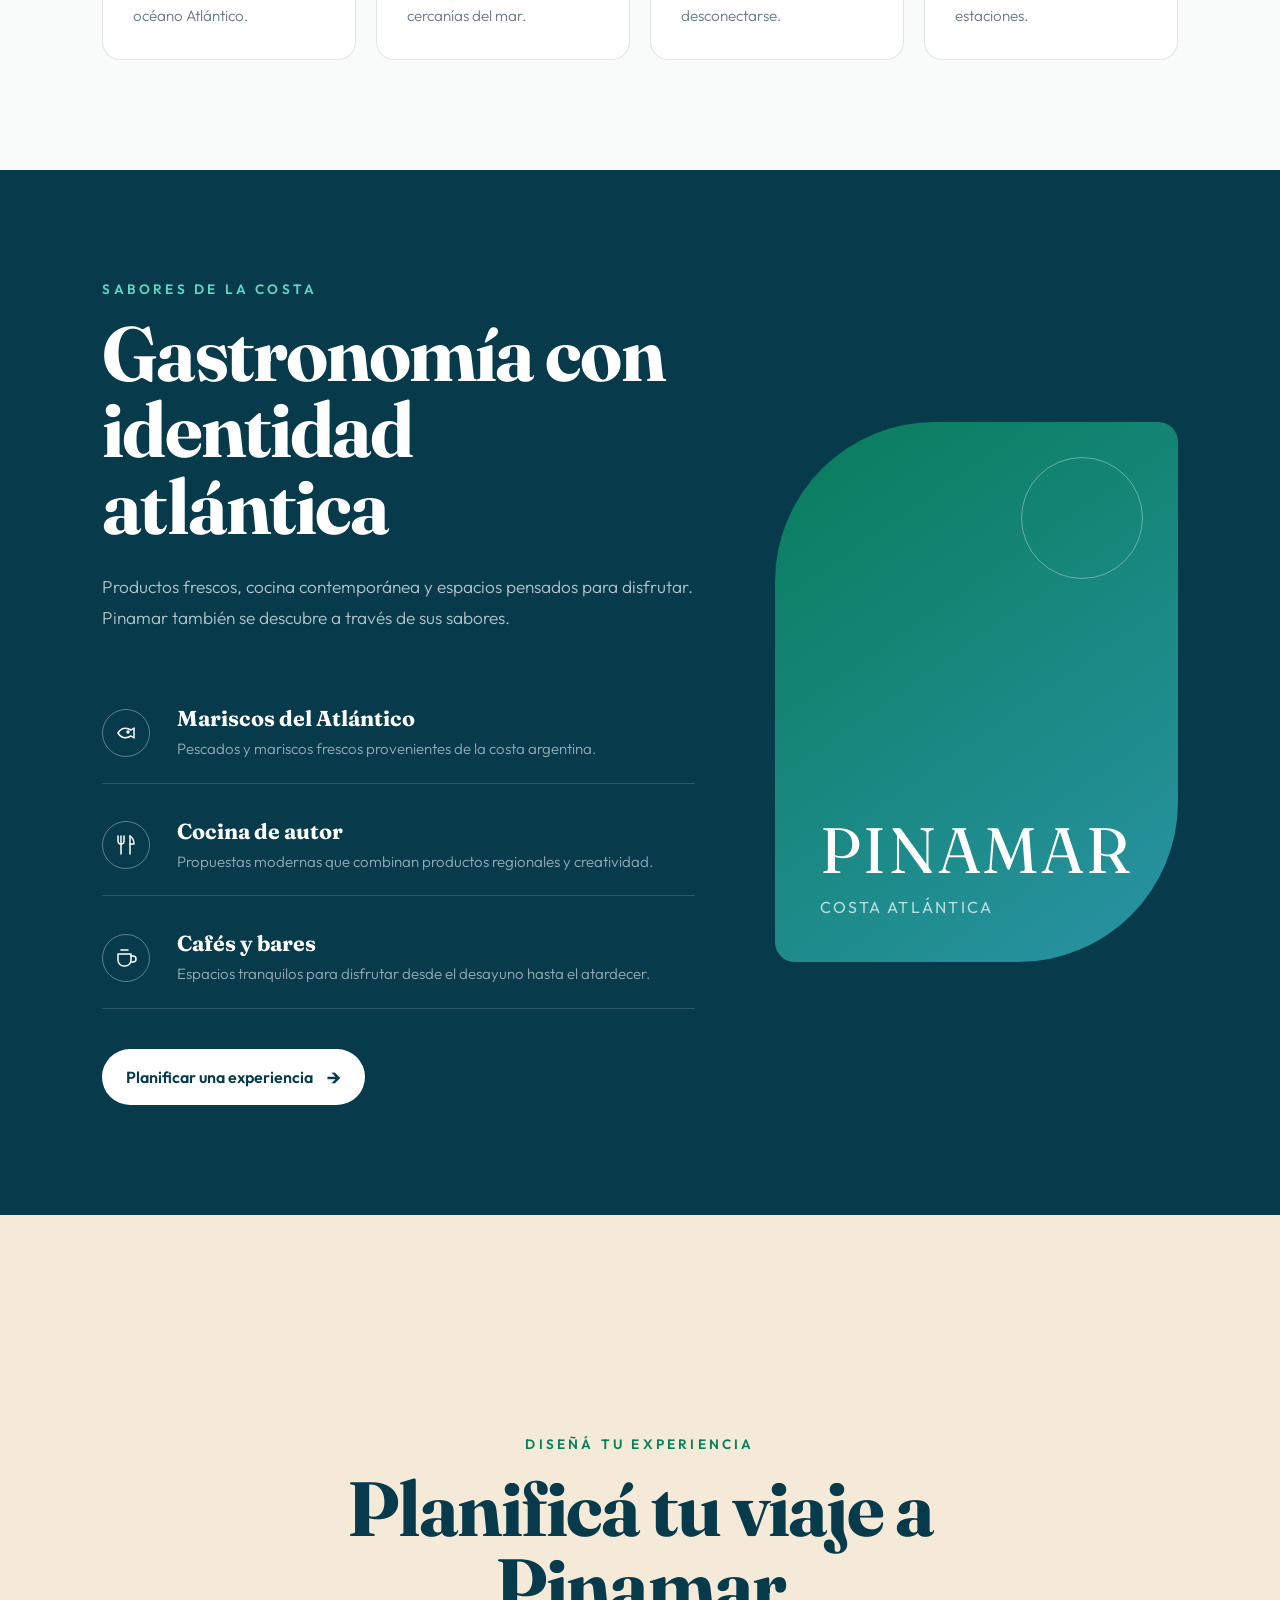
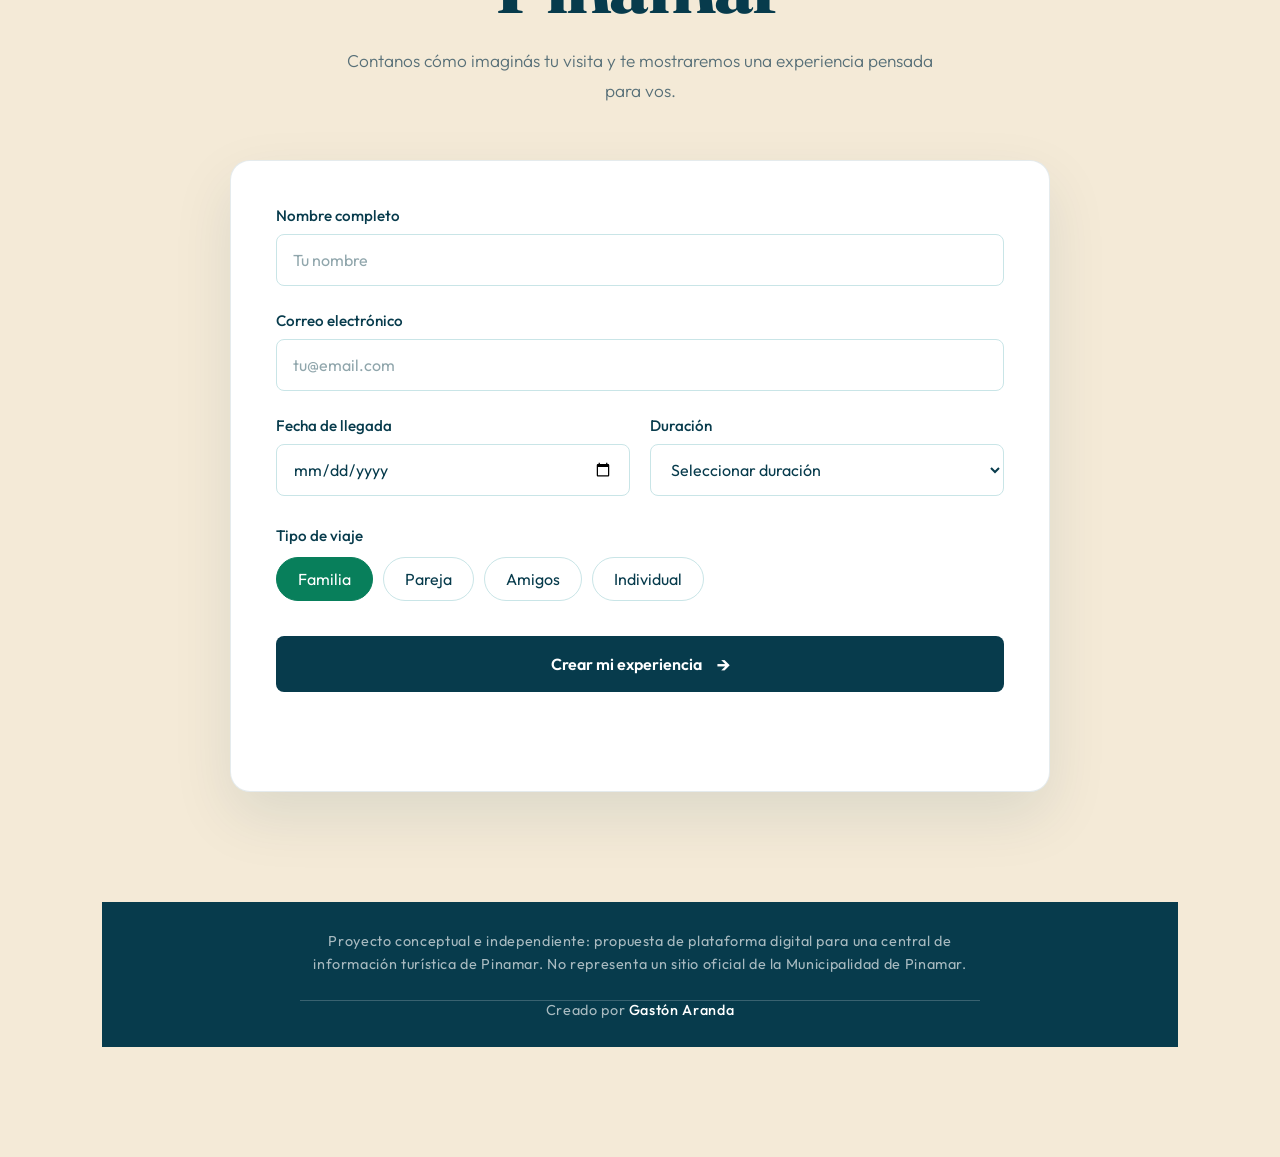
==== commit c5d32d03: "Add files via upload Agregar aviso de proyecto conceptual" ====
--- a/proyectos/pinamar-turismo/index.html
+++ b/proyectos/pinamar-turismo/index.html
@@ -330,6 +330,11 @@
         </section>
             </main>
                <footer class="firma-personal">
+                <p class="aviso-conceptual">
+    Proyecto conceptual e independiente: propuesta de plataforma digital
+    para una central de información turística de Pinamar.
+    No representa un sitio oficial de la Municipalidad de Pinamar.
+</p>
     <p>Creado por <strong>Gastón Aranda</strong></p>
 </footer>
 
--- a/proyectos/pinamar-turismo/estilos.css
+++ b/proyectos/pinamar-turismo/estilos.css
@@ -939,4 +939,21 @@
 
     border-color: rgba(8, 127, 91, 0.25);
     opacity: 1;
+}
+.aviso-conceptual {
+    max-width: 680px;
+    margin: 0 auto 24px;
+    padding-bottom: 24px;
+    border-bottom: 1px solid rgba(255, 255, 255, 0.2);
+    color: rgba(255, 255, 255, 0.75);
+    font-size: 0.85rem;
+    line-height: 1.6;
+    text-align: center;
+}
+.firma-personal {
+    display: flex;
+    flex-direction: column;
+    align-items: center;
+    justify-content: center;
+    text-align: center;
 }
